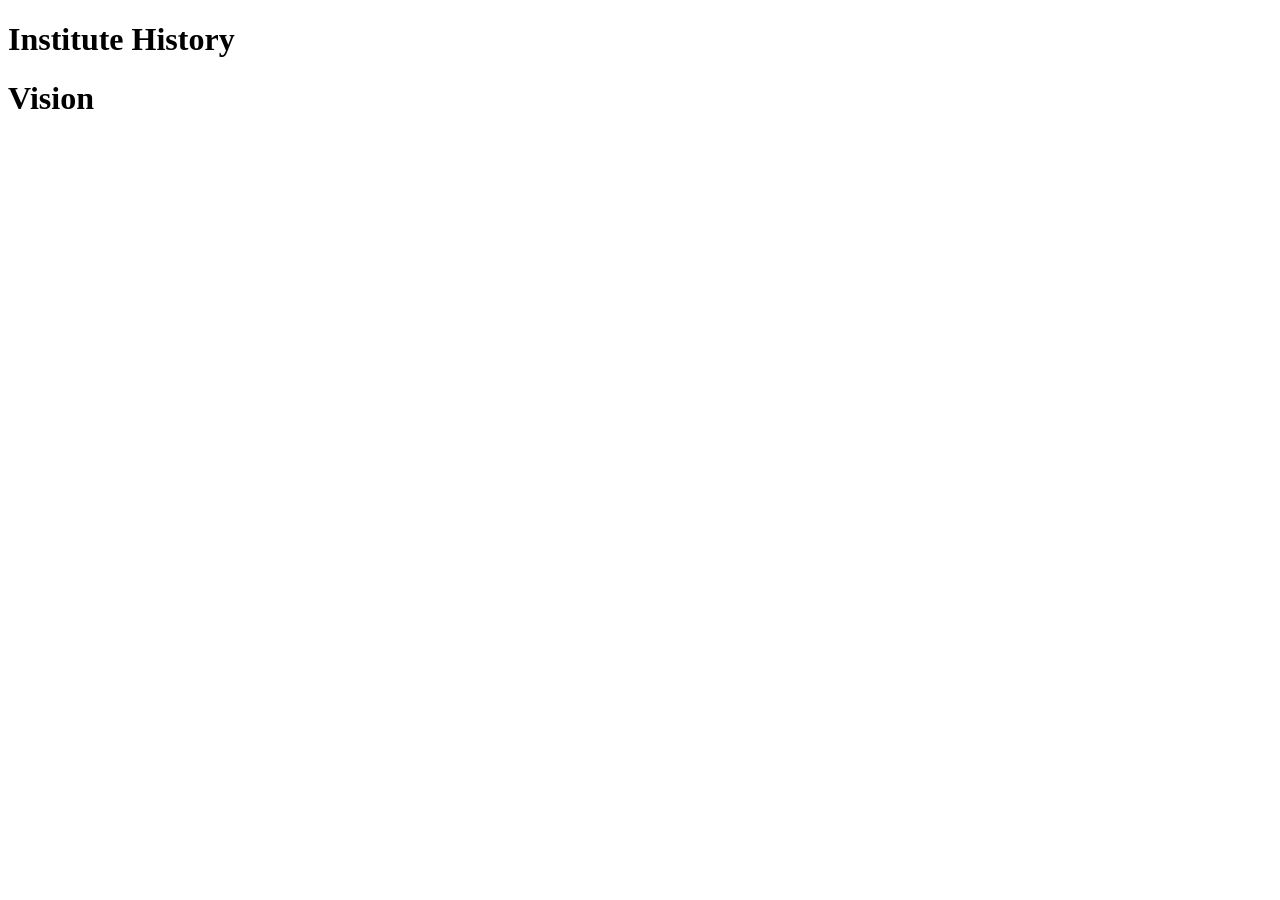
==== about.html @ b375282a "Add files via upload added upto about us" ====
<!DOCTYPE html>
<html lang="en">
<head>
    <meta charset="UTF-8">
    <meta name="viewport" content="width=device-width, initial-scale=1.0">
    <title>Document</title>
</head>
<body>
    <h1>Institute History</h1>
    <h1>Vision</h1>
    <h1></h1>
</body>
</html>
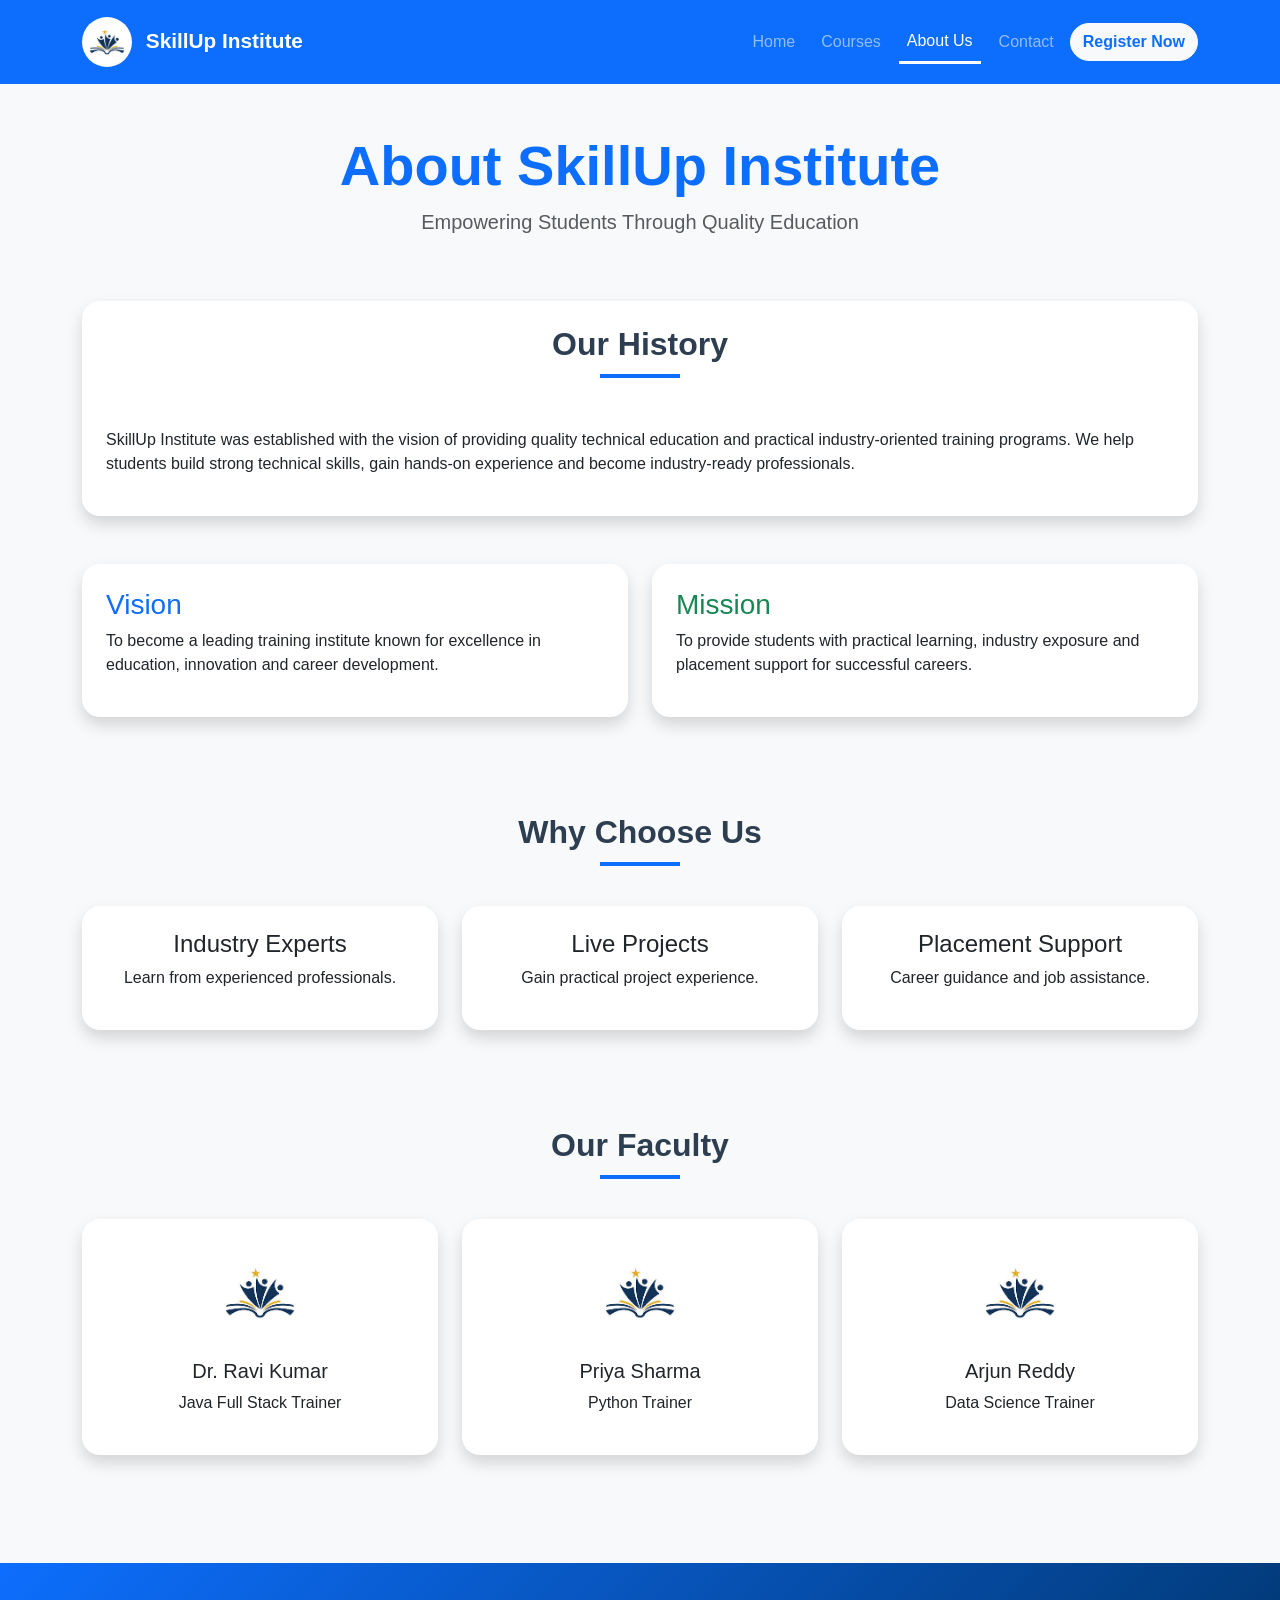
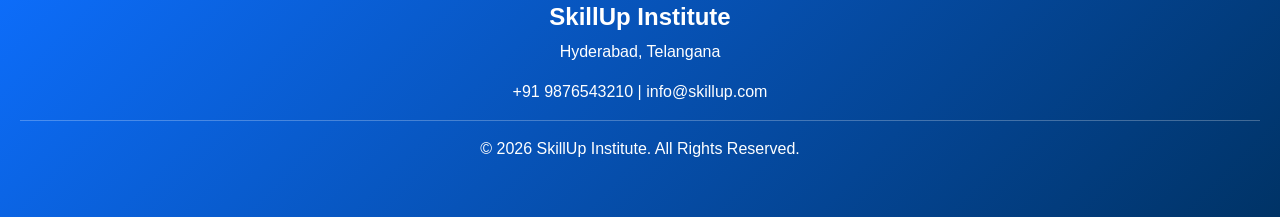
==== commit cebb1723: "completed" ====
--- a/about.html
+++ b/about.html
@@ -1,13 +1,372 @@
 <!DOCTYPE html>
 <html lang="en">
+
 <head>
+
     <meta charset="UTF-8">
     <meta name="viewport" content="width=device-width, initial-scale=1.0">
-    <title>Document</title>
+
+    <title>About Us | SkillUp Institute</title>
+
+    <link href="https://cdn.jsdelivr.net/npm/bootstrap@5.3.8/dist/css/bootstrap.min.css" rel="stylesheet">
+
+    <link rel="stylesheet" href="styles.css">
+
 </head>
+
 <body>
-    <h1>Institute History</h1>
-    <h1>Vision</h1>
-    <h1></h1>
+
+    <!-- NAVBAR -->
+
+    <nav class="navbar navbar-expand-lg navbar-dark bg-primary sticky-top">
+
+        <div class="container">
+
+            <a class="navbar-brand fw-bold" href="index.html">
+
+                <img src="logo.jpg"
+                     width="50"
+                     height="50"
+                     class="rounded-circle me-2">
+
+                SkillUp Institute
+
+            </a>
+
+            <button class="navbar-toggler"
+                    data-bs-toggle="collapse"
+                    data-bs-target="#navbarNav">
+
+                <span class="navbar-toggler-icon"></span>
+
+            </button>
+
+            <div class="collapse navbar-collapse"
+                 id="navbarNav">
+
+                <ul class="navbar-nav ms-auto align-items-center">
+
+                    <li class="nav-item">
+                        <a class="nav-link"
+                           href="index.html">
+                            Home
+                        </a>
+                    </li>
+
+                    <li class="nav-item">
+                        <a class="nav-link"
+                           href="courses.html">
+                            Courses
+                        </a>
+                    </li>
+
+                    <li class="nav-item">
+                        <a class="nav-link active"
+                           href="about.html">
+                            About Us
+                        </a>
+                    </li>
+
+                    <li class="nav-item">
+                        <a class="nav-link"
+                           href="contact.html">
+                            Contact
+                        </a>
+                    </li>
+
+                    <li class="nav-item ms-2">
+
+                        <a href="Registration.html"
+                           class="btn btn-light text-primary fw-bold">
+
+                            Register Now
+
+                        </a>
+
+                    </li>
+
+                </ul>
+
+            </div>
+
+        </div>
+
+    </nav>
+
+    <!-- ABOUT HEADER -->
+
+    <div class="container py-5 text-center">
+
+        <h1 class="display-4 fw-bold text-primary">
+
+            About SkillUp Institute
+
+        </h1>
+
+        <p class="lead text-muted">
+
+            Empowering Students Through Quality Education
+
+        </p>
+
+    </div>
+
+    <!-- HISTORY -->
+
+    <section class="container mb-5">
+
+        <div class="card shadow p-4">
+
+            <h2 class="section-title">
+
+                Our History
+
+            </h2>
+
+            <p>
+
+                SkillUp Institute was established with the vision of
+                providing quality technical education and practical
+                industry-oriented training programs.
+
+                We help students build strong technical skills,
+                gain hands-on experience and become industry-ready
+                professionals.
+
+            </p>
+
+        </div>
+
+    </section>
+
+    <!-- VISION & MISSION -->
+
+    <section class="container mb-5">
+
+        <div class="row g-4">
+
+            <div class="col-md-6">
+
+                <div class="card shadow h-100 p-4">
+
+                    <h3 class="text-primary">
+
+                        Vision
+
+                    </h3>
+
+                    <p>
+
+                        To become a leading training institute known
+                        for excellence in education, innovation and
+                        career development.
+
+                    </p>
+
+                </div>
+
+            </div>
+
+            <div class="col-md-6">
+
+                <div class="card shadow h-100 p-4">
+
+                    <h3 class="text-success">
+
+                        Mission
+
+                    </h3>
+
+                    <p>
+
+                        To provide students with practical learning,
+                        industry exposure and placement support for
+                        successful careers.
+
+                    </p>
+
+                </div>
+
+            </div>
+
+        </div>
+
+    </section>
+
+    <!-- WHY CHOOSE US -->
+
+    <section class="container py-5">
+
+        <h2 class="section-title">
+
+            Why Choose Us
+
+        </h2>
+
+        <div class="row g-4">
+
+            <div class="col-md-4">
+
+                <div class="card shadow p-4 text-center">
+
+                    <h4>
+                        Industry Experts
+                    </h4>
+
+                    <p>
+                        Learn from experienced professionals.
+                    </p>
+
+                </div>
+
+            </div>
+
+            <div class="col-md-4">
+
+                <div class="card shadow p-4 text-center">
+
+                    <h4>
+                        Live Projects
+                    </h4>
+
+                    <p>
+                        Gain practical project experience.
+                    </p>
+
+                </div>
+
+            </div>
+
+            <div class="col-md-4">
+
+                <div class="card shadow p-4 text-center">
+
+                    <h4>
+                        Placement Support
+                    </h4>
+
+                    <p>
+                        Career guidance and job assistance.
+                    </p>
+
+                </div>
+
+            </div>
+
+        </div>
+
+    </section>
+
+    <!-- FACULTY -->
+
+    <section class="container py-5">
+
+        <h2 class="section-title">
+
+            Our Faculty
+
+        </h2>
+
+        <div class="row g-4">
+
+            <div class="col-md-4">
+
+                <div class="card shadow text-center p-4">
+
+                    <img src="logo.jpg"
+                         width="100"
+                         class="rounded-circle mx-auto mb-3">
+
+                    <h5>
+                        Dr. Ravi Kumar
+                    </h5>
+
+                    <p>
+                        Java Full Stack Trainer
+                    </p>
+
+                </div>
+
+            </div>
+
+            <div class="col-md-4">
+
+                <div class="card shadow text-center p-4">
+
+                    <img src="logo.jpg"
+                         width="100"
+                         class="rounded-circle mx-auto mb-3">
+
+                    <h5>
+                        Priya Sharma
+                    </h5>
+
+                    <p>
+                        Python Trainer
+                    </p>
+
+                </div>
+
+            </div>
+
+            <div class="col-md-4">
+
+                <div class="card shadow text-center p-4">
+
+                    <img src="logo.jpg"
+                         width="100"
+                         class="rounded-circle mx-auto mb-3">
+
+                    <h5>
+                        Arjun Reddy
+                    </h5>
+
+                    <p>
+                        Data Science Trainer
+                    </p>
+
+                </div>
+
+            </div>
+
+        </div>
+
+    </section>
+
+    <!-- FOOTER -->
+
+    <footer>
+
+        <h4>
+
+            SkillUp Institute
+
+        </h4>
+
+        <p>
+
+            Hyderabad, Telangana
+
+        </p>
+
+        <p>
+
+            +91 9876543210 | info@skillup.com
+
+        </p>
+
+        <hr>
+
+        <p>
+
+            © 2026 SkillUp Institute. All Rights Reserved.
+
+        </p>
+
+    </footer>
+
+    <script src="https://cdn.jsdelivr.net/npm/bootstrap@5.3.8/dist/js/bootstrap.bundle.min.js"></script>
+
 </body>
+
 </html>
--- a/styles.css
+++ b/styles.css
@@ -0,0 +1,327 @@
+/* =========================
+   GLOBAL
+========================= */
+
+html{
+    scroll-behavior:smooth;
+}
+
+body{
+    font-family: 'Segoe UI', sans-serif;
+    background:#f8f9fa;
+    margin:0;
+    padding:0;
+}
+
+/* =========================
+   NAVBAR
+========================= */
+
+.navbar{
+    transition:0.4s ease;
+    padding:12px 0;
+}
+
+.navbar-brand{
+    font-size:1.3rem;
+    font-weight:700;
+}
+
+.nav-link{
+    font-weight:500;
+    margin-left:10px;
+    transition:0.3s;
+}
+
+.nav-link:hover{
+    color:#ffd43b !important;
+}
+
+.nav-link.active{
+    border-bottom:3px solid white;
+}
+
+.navbar .btn{
+    border-radius:30px;
+}
+
+/* =========================
+   HERO SECTION
+========================= */
+
+.hero-section{
+    height:100vh;
+    background:url("https://i.pinimg.com/1200x/72/44/c7/7244c75d9cb64a60e5a3d411cf44e2ca.jpg");
+    background-size:cover;
+    background-position:center;
+    display:flex;
+    justify-content:center;
+    align-items:center;
+}
+
+.hero-overlay{
+    background:rgba(0,0,0,0.65);
+    color:white;
+    padding:50px;
+    border-radius:20px;
+    text-align:center;
+}
+
+.hero-overlay h1{
+    font-weight:700;
+}
+
+.hero-overlay p{
+    font-size:1.2rem;
+}
+
+/* =========================
+   SECTION TITLES
+========================= */
+
+.section-title{
+    text-align:center;
+    font-size:2rem;
+    font-weight:700;
+    color:#2c3e50;
+    margin-bottom:40px;
+}
+
+.section-title::after{
+    content:"";
+    width:80px;
+    height:4px;
+    background:#0d6efd;
+    display:block;
+    margin:10px auto;
+}
+
+/* =========================
+   STATS SECTION
+========================= */
+
+.stats-box{
+    transition:0.3s;
+}
+
+.stats-box:hover{
+    transform:translateY(-5px);
+}
+
+/* =========================
+   COURSE SLIDER
+========================= */
+
+.slider{
+    overflow:hidden;
+    width:100%;
+}
+
+.slide-track{
+    display:flex;
+    width:max-content;
+    animation:scroll 40s linear infinite;
+}
+
+.slide-track:hover{
+    animation-play-state:paused;
+}
+
+@keyframes scroll{
+    from{
+        transform:translateX(0);
+    }
+
+    to{
+        transform:translateX(-50%);
+    }
+}
+
+/* =========================
+   COURSE CARDS
+========================= */
+
+.course-card{
+    width:360px;
+    min-width:360px;
+    margin:20px;
+    padding-bottom: 8px;
+    text-align: center;
+    border:none;
+    border-radius:20px;
+    overflow:hidden;
+    background:white;
+    transition:0.4s;
+    box-shadow:0 10px 25px rgba(0,0,0,0.15);
+}
+
+.course-card:hover{
+    transform:translateY(-10px);
+    box-shadow:0 20px 40px rgba(0,0,0,0.2);
+}
+
+.course-image-wrap{
+    width:100%;
+    height:220px;
+    overflow:hidden;
+    margin:5px;
+}
+
+.course-image-wrap img{
+    width:100%;
+    height:100%;
+    object-fit:cover;
+}
+
+.course-card h5{
+    font-weight:700;
+    color:#0d6efd;
+}
+
+.card{
+    border:none;
+    border-radius:18px;
+}
+
+.card:hover{
+    transition:0.3s;
+}
+
+/* =========================
+   TESTIMONIALS
+========================= */
+
+.testimonial-card{
+    border-radius:20px;
+    color:white;
+}
+
+.testimonial-blue{
+    background:#0d6efd;
+}
+
+.testimonial-purple{
+    background:#6f42c1;
+}
+
+.testimonial-green{
+    background:#198754;
+}
+
+/* =========================
+   ABOUT PAGE
+========================= */
+
+.faculty-card img{
+    width:100px;
+    height:100px;
+    object-fit:cover;
+    border-radius:50%;
+}
+
+/* =========================
+   CONTACT PAGE
+========================= */
+
+.contact-card{
+    border-radius:20px;
+}
+
+/* =========================
+   REGISTRATION PAGE
+========================= */
+
+.form-control,
+.form-select{
+    border-radius:10px;
+}
+
+.form-control:focus,
+.form-select:focus{
+    box-shadow:none;
+    border-color:#0d6efd;
+}
+
+/* =========================
+   BUTTONS
+========================= */
+
+.btn-primary{
+    border-radius:30px;
+    padding:10px 22px;
+}
+
+.btn-light{
+    border-radius:30px;
+}
+
+/* =========================
+   FOOTER
+========================= */
+
+footer{
+    background:linear-gradient(
+        135deg,
+        #0d6efd,
+        #003366
+    );
+
+    color:white;
+    text-align:center;
+    padding:40px 20px;
+    margin-top:60px;
+}
+
+footer h4{
+    font-weight:700;
+}
+
+footer hr{
+    border-color:white;
+}
+
+/* =========================
+   PAGE HEADER
+========================= */
+
+.page-header{
+    text-align:center;
+    padding:60px 20px;
+}
+
+.page-header h1{
+    color:#0d6efd;
+    font-weight:700;
+}
+
+/* =========================
+   RESPONSIVE
+========================= */
+
+@media(max-width:768px){
+
+    .hero-overlay{
+        padding:25px;
+    }
+
+    .hero-overlay h1{
+        font-size:2rem;
+    }
+
+    .course-card{
+        width:300px;
+        min-width:300px;
+    }
+
+    .course-image-wrap{
+        height:180px;
+    }
+
+    .section-title{
+        font-size:1.7rem;
+    }
+
+    .navbar-brand{
+        font-size:1rem;
+    }
+}
